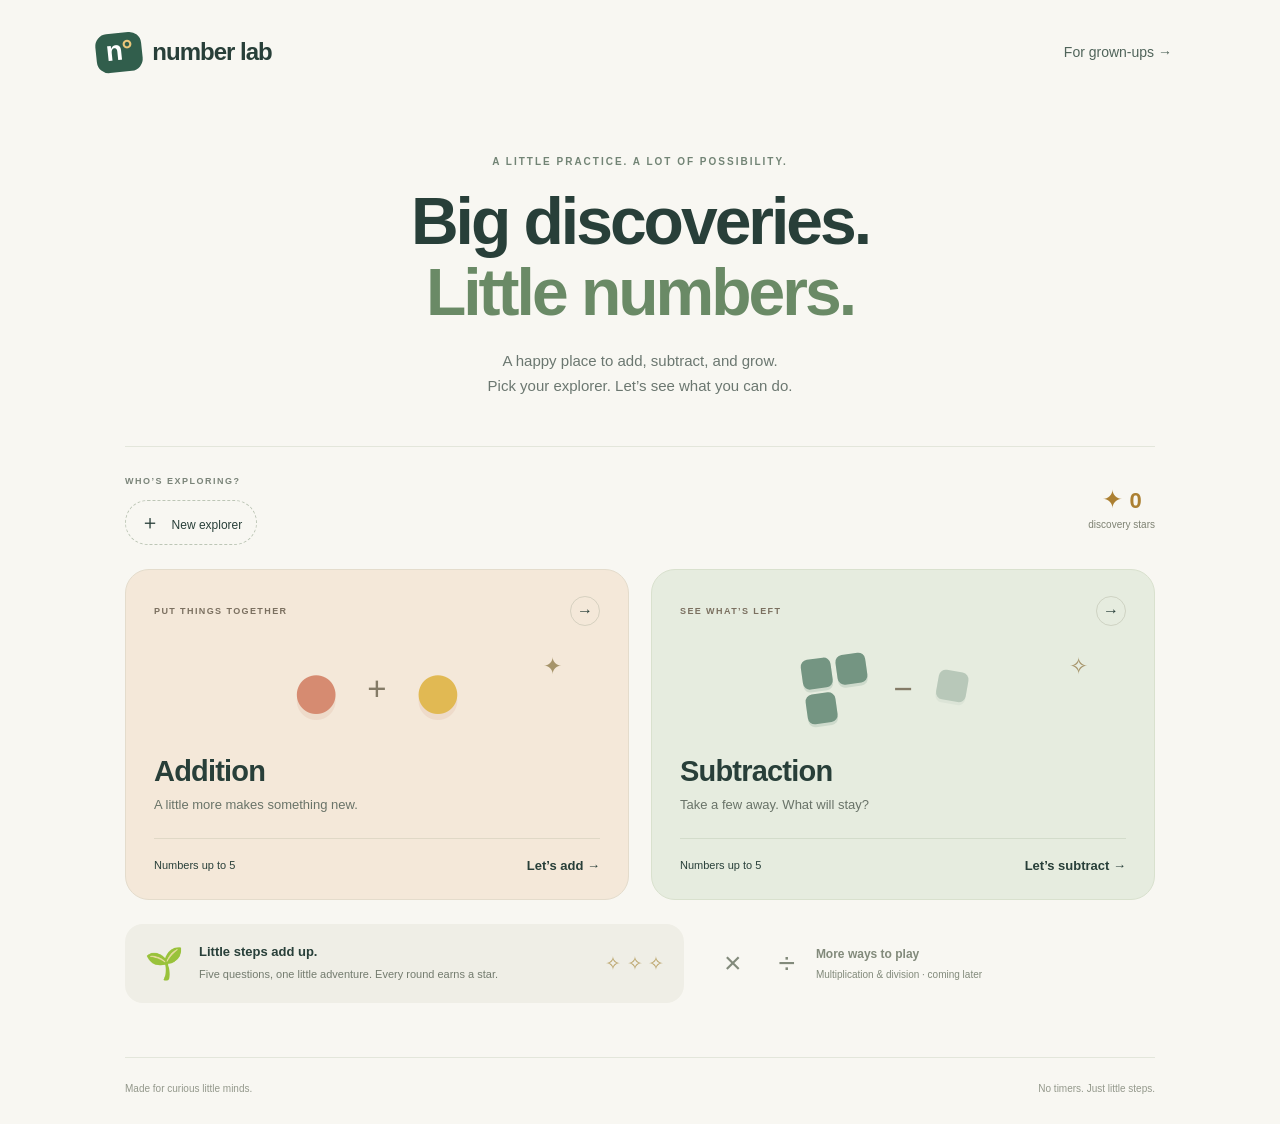
==== app/index.html @ 6b187c0a "Build initial Number Lab addition and subtraction app" ====
<!doctype html><html lang="en"><head><meta charset="utf-8"><meta name="viewport" content="width=device-width,initial-scale=1"><meta name="theme-color" content="#f8f7f2"><title>Number Lab · Little steps, big discoveries</title><link rel="stylesheet" href="style.css"></head><body><header><a class="brand" href="./"><span class="brand-icon">n<span>°</span></span> number lab</a><button id="grownups" class="quiet">For grown-ups →</button></header><div id="storage-warning" role="status"></div><main id="app"></main><footer>Made for curious little minds. <span>No timers. Just little steps.</span></footer><script type="module" src="app.mjs"></script></body></html>
---- app/style.css ----
:root{font-family:ui-rounded,'Avenir Next',Avenir,'Segoe UI',sans-serif;color:#283f39;background:#f8f7f2;font-synthesis:none;--green:#285c49;--muted:#6b7770}*{box-sizing:border-box}body{margin:0}button,input{font:inherit}button,a,input{-webkit-tap-highlight-color:transparent}button{cursor:pointer}button{color:inherit}button:focus-visible,a:focus-visible,input:focus-visible{outline:3px solid #bc723e;outline-offset:5px}button:disabled{cursor:default}header{max-width:1160px;margin:auto;padding:30px 36px;display:flex;justify-content:space-between;align-items:center}.brand{text-decoration:none;color:inherit;font-weight:750;letter-spacing:-1px;font-size:24px;display:flex;align-items:center;gap:10px}.brand-icon{display:inline-block;background:#315e4c;color:#fff;padding:2px 10px 5px;border-radius:12px;font-size:28px;transform:rotate(-6deg)}.brand-icon span{color:#ebc77a}.quiet{border:0;background:transparent;padding:12px;font-size:14px;color:#50645a;min-height:44px}.quiet:hover{background:#e9ede4;border-radius:12px}main{max-width:1090px;margin:auto;padding:0 30px 30px}.hero{text-align:center;padding:36px 0 32px}.eyebrow,.label,.tag{font-size:10px;letter-spacing:2px;font-weight:750}.eyebrow{color:#728475;margin:16px 0}.hero h1{font-size:clamp(42px,6vw,66px);letter-spacing:-3px;line-height:1.08;font-weight:650;margin:19px 0}.hero h1 span{color:#6a8a66}.hero p{color:var(--muted);line-height:1.7;font-size:15px}.profile-bar{display:flex;justify-content:space-between;align-items:center;padding:23px 0 24px;border-top:1px solid #e3e6db}.label{font-size:9px;letter-spacing:1.5px;color:#7a8479}.profiles{display:flex;gap:10px;margin-top:12px;flex-wrap:wrap}.profile{border:1px solid #dce2d4;background:transparent;border-radius:30px;padding:8px 15px;display:flex;align-items:center;gap:8px;font-size:13px;min-height:44px}.profile.selected{background:#e5ecd9;border-color:#9aaf82}.profile>span{font-size:22px}.new-profile{border:1px dashed #bdc6b6;border-radius:30px;background:transparent;font-size:20px;padding:8px 14px}.new-profile span{font-size:12px;margin-left:6px}.star-total{text-align:center;color:#ac8032;font-size:25px;padding-left:15px}.star-total strong{font-size:22px}.star-total small{display:block;font-size:10px;color:#7e8273;margin-top:5px}.activities{display:grid;grid-template-columns:1fr 1fr;gap:22px}.activity{border:1px solid #e4dccc;border-radius:24px;text-align:left;padding:26px 28px;background:#f4e8d9;transition:transform .15s,box-shadow .15s}.activity:hover{transform:translateY(-3px);box-shadow:0 8px 25px #334a3510}.subtraction{background:#e6ecdf;border-color:#d9e1ce}.activity-top,.activity-bottom{display:flex;justify-content:space-between;align-items:center;gap:12px}.tag{font-size:9px;letter-spacing:1.4px;color:#7b7060}.round-arrow{border:1px solid #b3b6a47a;border-radius:50%;width:30px;height:30px;display:grid;place-items:center}.illustration{height:126px;display:flex;align-items:center;justify-content:center;gap:24px;position:relative}.illustration b{font-weight:400;font-size:33px;color:#847b67}.shape{font-size:90px;line-height:1;text-shadow:0 6px 0 #c47c6420}.coral{color:#d68b71}.gold{color:#e1b953}.mini-spark{position:absolute;right:38px;top:27px;color:#a6946a;font-size:23px}.blocks{display:grid;grid-template-columns:repeat(2,30px);gap:5px;transform:rotate(-8deg)}.blocks i{width:30px;height:30px;background:#749582;border-radius:7px;box-shadow:0 3px 0 #416e5b25}.blocks.faded{transform:rotate(10deg);opacity:.4}.activity h2{font-size:29px;font-weight:650;letter-spacing:-.8px;margin:3px 0 9px}.activity p{color:#697368;font-size:13px;margin:0 0 26px}.activity-bottom{border-top:1px solid #52664120;padding-top:19px;font-size:11px}.activity-bottom strong{font-size:13px;font-weight:600}.bottom-row{display:grid;grid-template-columns:1.25fr 1fr;gap:24px;margin:24px 0}.garden{display:flex;align-items:center;gap:15px;padding:20px;background:#efeee6;border-radius:18px}.garden-icon{font-size:31px}.garden h3{font-size:13px;margin:0 0 7px}.garden p{font-size:11px;color:#737b6e;margin:0;line-height:1.6}.garden-stars{margin-left:auto;white-space:nowrap;font-size:19px;color:#bba46a}.coming{display:flex;gap:18px;align-items:center;padding:16px;color:#828a7b}.coming>span{font-size:30px;letter-spacing:3px}.coming strong{display:block;font-size:12px;font-weight:600}.coming small{display:block;font-size:10px;margin-top:8px}footer{max-width:1030px;margin:0 auto;padding:25px 0 30px;border-top:1px solid #e3e6db;color:#93988b;font-size:10px;display:flex;justify-content:space-between}.panel,.practice{max-width:680px;margin:35px auto;text-align:center;min-height:60vh}.panel h1{font-size:45px;letter-spacing:-2px;margin:18px 0}.panel p{line-height:1.8;color:#68766a}.panel .back{display:block}.panel label{display:block;text-align:left;max-width:340px;margin:25px auto;font-size:14px}.panel input{display:block;padding:15px;width:100%;border:1px solid #b9c7b0;border-radius:12px;background:#fff;margin-top:10px}.primary{background:#315e4c;color:#fff;border:0;padding:16px 25px;border-radius:14px;font-weight:650;min-height:52px}.primary:hover{background:#244b3b}.avatars{display:flex;flex-wrap:wrap;gap:10px;justify-content:center;margin-top:35px}.avatars button{font-size:34px;padding:10px;background:#efeee6;border:2px solid transparent;border-radius:18px}.avatars button[aria-pressed=true]{border-color:#5c7f57;background:#e5ecd9}.fine{font-size:12px;color:#768171;line-height:1.6}.session-top{display:flex;justify-content:space-between;align-items:center;font-size:14px}.progress{display:flex;gap:8px;max-width:280px;margin:25px auto 35px}.progress i{height:7px;border-radius:10px;flex:1;background:#e1e5d8}.progress i.complete{background:#6d9363}.progress i.current{background:#d7b864}.equation{font-size:clamp(44px,8vw,70px);letter-spacing:1px;margin:30px 0 20px;display:flex;gap:18px;align-items:center;justify-content:center}.equation>span{color:#819077}.equation .answer-box{background:#e9eddf;border:2px dashed #b4c2a6;border-radius:18px;min-width:85px;padding:8px;color:#315e4c}.answer-form{display:flex;justify-content:center;gap:12px;margin:25px auto}.answer-form input{width:95px;border:2px solid #bcc9b3;border-radius:14px;text-align:center;font-size:28px;background:white;color:#315e4c}.hint{margin:10px auto}#feedback{min-height:48px;max-width:400px;margin:auto;color:#356b50;line-height:1.6}.counting{display:flex;gap:20px;align-items:center;justify-content:center;margin:20px auto}.counting>div{display:flex;gap:7px;flex-wrap:wrap;max-width:250px;justify-content:center}.count-dot{width:23px;height:23px;border-radius:50%;display:inline-block}.coral-dot{background:#d68b71}.green-dot{background:#749582}.crossed{background:#d9ded1;position:relative}.crossed:after{content:'×';position:absolute;inset:0;color:#727b6d;line-height:23px}.number-line{display:flex;justify-content:space-between;margin:25px 0;border-top:2px solid #b9c7ac;padding-top:10px;gap:3px;font-size:12px}.big-star{font-size:100px;color:#d7b45e}.reward{padding:22px;border-radius:20px;background:#e9eddf;margin:25px 0}.completion .quiet{display:block;margin:15px auto}.parents{text-align:left}.parents h2{font-size:20px;margin-top:35px}.stats{display:flex;gap:20px}.stats div{padding:20px;background:#e9eddf;border-radius:18px;flex:1;font-size:12px}.stats strong{display:block;font-size:30px;margin-bottom:10px}.sr-only{position:absolute;width:1px;height:1px;overflow:hidden;clip-path:inset(50%)}[hidden]{display:none!important}#storage-warning:not(:empty){background:#f6e3bf;text-align:center;padding:14px;font-size:14px}@media(max-width:650px){header{padding:20px}.brand{font-size:20px}header .quiet{font-size:12px}main{padding:0 20px 20px}.hero{padding:20px 0}.hero h1{letter-spacing:-2px}.hero p{font-size:13px}.activities{grid-template-columns:1fr;gap:16px}.activity{padding:22px}.illustration{height:100px}.bottom-row{grid-template-columns:1fr;gap:5px}.star-total{font-size:19px;min-width:75px}.star-total small{font-size:9px}.profile-bar{gap:10px}.profiles{gap:6px}.profile{padding:7px 10px}.new-profile span{display:none}footer{margin:0 20px;gap:15px;line-height:1.7}.equation{gap:10px}.equation .answer-box{min-width:65px}.number-line{font-size:10px}.panel h1{font-size:36px}.garden-stars{font-size:14px}.practice{margin-top:10px}}@media(prefers-reduced-motion:reduce){*{transition:none!important}}
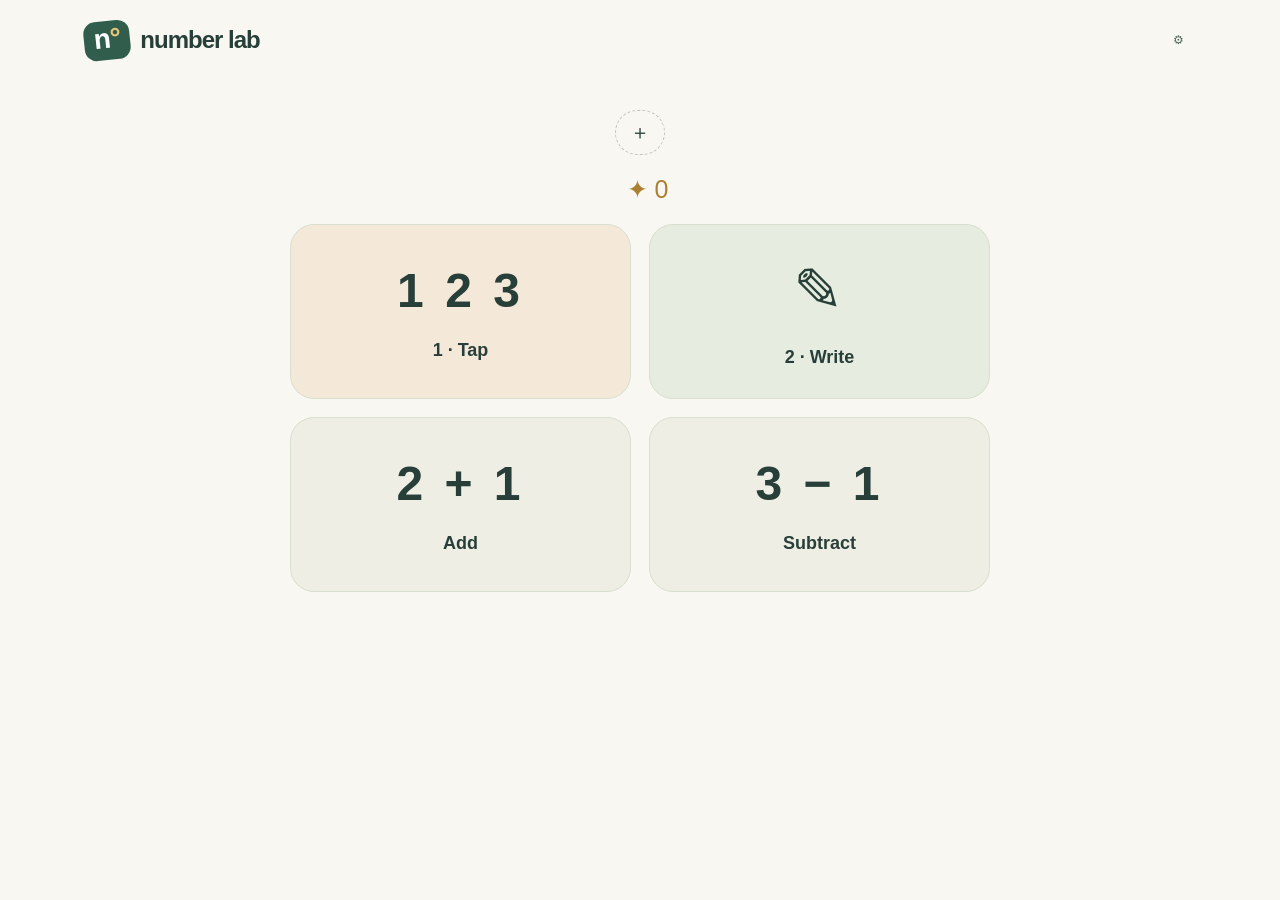
==== commit 2c6ab6d8: "Replace keyboard exercises with number tapping and local handwriting recognition" ====
--- a/app/index.html
+++ b/app/index.html
@@ -1 +1 @@
-<!doctype html><html lang="en"><head><meta charset="utf-8"><meta name="viewport" content="width=device-width,initial-scale=1"><meta name="theme-color" content="#f8f7f2"><title>Number Lab · Little steps, big discoveries</title><link rel="stylesheet" href="style.css"></head><body><header><a class="brand" href="./"><span class="brand-icon">n<span>°</span></span> number lab</a><button id="grownups" class="quiet">For grown-ups →</button></header><div id="storage-warning" role="status"></div><main id="app"></main><footer>Made for curious little minds. <span>No timers. Just little steps.</span></footer><script type="module" src="app.mjs"></script></body></html>
+<!doctype html><html lang="en"><head><meta charset="utf-8"><meta name="viewport" content="width=device-width,initial-scale=1"><meta name="theme-color" content="#f8f7f2"><title>Number Lab</title><link rel="stylesheet" href="style.css"></head><body><header><a class="brand" href="./"><span class="brand-icon">n<span>°</span></span> number lab</a><button id="grownups" class="quiet" aria-label="For grown-ups">⚙</button></header><div id="storage-warning" role="status"></div><main id="app"></main><script type="module" src="app.mjs"></script></body></html>
--- a/app/style.css
+++ b/app/style.css
@@ -1 +1,4 @@
 :root{font-family:ui-rounded,'Avenir Next',Avenir,'Segoe UI',sans-serif;color:#283f39;background:#f8f7f2;font-synthesis:none;--green:#285c49;--muted:#6b7770}*{box-sizing:border-box}body{margin:0}button,input{font:inherit}button,a,input{-webkit-tap-highlight-color:transparent}button{cursor:pointer}button{color:inherit}button:focus-visible,a:focus-visible,input:focus-visible{outline:3px solid #bc723e;outline-offset:5px}button:disabled{cursor:default}header{max-width:1160px;margin:auto;padding:30px 36px;display:flex;justify-content:space-between;align-items:center}.brand{text-decoration:none;color:inherit;font-weight:750;letter-spacing:-1px;font-size:24px;display:flex;align-items:center;gap:10px}.brand-icon{display:inline-block;background:#315e4c;color:#fff;padding:2px 10px 5px;border-radius:12px;font-size:28px;transform:rotate(-6deg)}.brand-icon span{color:#ebc77a}.quiet{border:0;background:transparent;padding:12px;font-size:14px;color:#50645a;min-height:44px}.quiet:hover{background:#e9ede4;border-radius:12px}main{max-width:1090px;margin:auto;padding:0 30px 30px}.hero{text-align:center;padding:36px 0 32px}.eyebrow,.label,.tag{font-size:10px;letter-spacing:2px;font-weight:750}.eyebrow{color:#728475;margin:16px 0}.hero h1{font-size:clamp(42px,6vw,66px);letter-spacing:-3px;line-height:1.08;font-weight:650;margin:19px 0}.hero h1 span{color:#6a8a66}.hero p{color:var(--muted);line-height:1.7;font-size:15px}.profile-bar{display:flex;justify-content:space-between;align-items:center;padding:23px 0 24px;border-top:1px solid #e3e6db}.label{font-size:9px;letter-spacing:1.5px;color:#7a8479}.profiles{display:flex;gap:10px;margin-top:12px;flex-wrap:wrap}.profile{border:1px solid #dce2d4;background:transparent;border-radius:30px;padding:8px 15px;display:flex;align-items:center;gap:8px;font-size:13px;min-height:44px}.profile.selected{background:#e5ecd9;border-color:#9aaf82}.profile>span{font-size:22px}.new-profile{border:1px dashed #bdc6b6;border-radius:30px;background:transparent;font-size:20px;padding:8px 14px}.new-profile span{font-size:12px;margin-left:6px}.star-total{text-align:center;color:#ac8032;font-size:25px;padding-left:15px}.star-total strong{font-size:22px}.star-total small{display:block;font-size:10px;color:#7e8273;margin-top:5px}.activities{display:grid;grid-template-columns:1fr 1fr;gap:22px}.activity{border:1px solid #e4dccc;border-radius:24px;text-align:left;padding:26px 28px;background:#f4e8d9;transition:transform .15s,box-shadow .15s}.activity:hover{transform:translateY(-3px);box-shadow:0 8px 25px #334a3510}.subtraction{background:#e6ecdf;border-color:#d9e1ce}.activity-top,.activity-bottom{display:flex;justify-content:space-between;align-items:center;gap:12px}.tag{font-size:9px;letter-spacing:1.4px;color:#7b7060}.round-arrow{border:1px solid #b3b6a47a;border-radius:50%;width:30px;height:30px;display:grid;place-items:center}.illustration{height:126px;display:flex;align-items:center;justify-content:center;gap:24px;position:relative}.illustration b{font-weight:400;font-size:33px;color:#847b67}.shape{font-size:90px;line-height:1;text-shadow:0 6px 0 #c47c6420}.coral{color:#d68b71}.gold{color:#e1b953}.mini-spark{position:absolute;right:38px;top:27px;color:#a6946a;font-size:23px}.blocks{display:grid;grid-template-columns:repeat(2,30px);gap:5px;transform:rotate(-8deg)}.blocks i{width:30px;height:30px;background:#749582;border-radius:7px;box-shadow:0 3px 0 #416e5b25}.blocks.faded{transform:rotate(10deg);opacity:.4}.activity h2{font-size:29px;font-weight:650;letter-spacing:-.8px;margin:3px 0 9px}.activity p{color:#697368;font-size:13px;margin:0 0 26px}.activity-bottom{border-top:1px solid #52664120;padding-top:19px;font-size:11px}.activity-bottom strong{font-size:13px;font-weight:600}.bottom-row{display:grid;grid-template-columns:1.25fr 1fr;gap:24px;margin:24px 0}.garden{display:flex;align-items:center;gap:15px;padding:20px;background:#efeee6;border-radius:18px}.garden-icon{font-size:31px}.garden h3{font-size:13px;margin:0 0 7px}.garden p{font-size:11px;color:#737b6e;margin:0;line-height:1.6}.garden-stars{margin-left:auto;white-space:nowrap;font-size:19px;color:#bba46a}.coming{display:flex;gap:18px;align-items:center;padding:16px;color:#828a7b}.coming>span{font-size:30px;letter-spacing:3px}.coming strong{display:block;font-size:12px;font-weight:600}.coming small{display:block;font-size:10px;margin-top:8px}footer{max-width:1030px;margin:0 auto;padding:25px 0 30px;border-top:1px solid #e3e6db;color:#93988b;font-size:10px;display:flex;justify-content:space-between}.panel,.practice{max-width:680px;margin:35px auto;text-align:center;min-height:60vh}.panel h1{font-size:45px;letter-spacing:-2px;margin:18px 0}.panel p{line-height:1.8;color:#68766a}.panel .back{display:block}.panel label{display:block;text-align:left;max-width:340px;margin:25px auto;font-size:14px}.panel input{display:block;padding:15px;width:100%;border:1px solid #b9c7b0;border-radius:12px;background:#fff;margin-top:10px}.primary{background:#315e4c;color:#fff;border:0;padding:16px 25px;border-radius:14px;font-weight:650;min-height:52px}.primary:hover{background:#244b3b}.avatars{display:flex;flex-wrap:wrap;gap:10px;justify-content:center;margin-top:35px}.avatars button{font-size:34px;padding:10px;background:#efeee6;border:2px solid transparent;border-radius:18px}.avatars button[aria-pressed=true]{border-color:#5c7f57;background:#e5ecd9}.fine{font-size:12px;color:#768171;line-height:1.6}.session-top{display:flex;justify-content:space-between;align-items:center;font-size:14px}.progress{display:flex;gap:8px;max-width:280px;margin:25px auto 35px}.progress i{height:7px;border-radius:10px;flex:1;background:#e1e5d8}.progress i.complete{background:#6d9363}.progress i.current{background:#d7b864}.equation{font-size:clamp(44px,8vw,70px);letter-spacing:1px;margin:30px 0 20px;display:flex;gap:18px;align-items:center;justify-content:center}.equation>span{color:#819077}.equation .answer-box{background:#e9eddf;border:2px dashed #b4c2a6;border-radius:18px;min-width:85px;padding:8px;color:#315e4c}.answer-form{display:flex;justify-content:center;gap:12px;margin:25px auto}.answer-form input{width:95px;border:2px solid #bcc9b3;border-radius:14px;text-align:center;font-size:28px;background:white;color:#315e4c}.hint{margin:10px auto}#feedback{min-height:48px;max-width:400px;margin:auto;color:#356b50;line-height:1.6}.counting{display:flex;gap:20px;align-items:center;justify-content:center;margin:20px auto}.counting>div{display:flex;gap:7px;flex-wrap:wrap;max-width:250px;justify-content:center}.count-dot{width:23px;height:23px;border-radius:50%;display:inline-block}.coral-dot{background:#d68b71}.green-dot{background:#749582}.crossed{background:#d9ded1;position:relative}.crossed:after{content:'×';position:absolute;inset:0;color:#727b6d;line-height:23px}.number-line{display:flex;justify-content:space-between;margin:25px 0;border-top:2px solid #b9c7ac;padding-top:10px;gap:3px;font-size:12px}.big-star{font-size:100px;color:#d7b45e}.reward{padding:22px;border-radius:20px;background:#e9eddf;margin:25px 0}.completion .quiet{display:block;margin:15px auto}.parents{text-align:left}.parents h2{font-size:20px;margin-top:35px}.stats{display:flex;gap:20px}.stats div{padding:20px;background:#e9eddf;border-radius:18px;flex:1;font-size:12px}.stats strong{display:block;font-size:30px;margin-bottom:10px}.sr-only{position:absolute;width:1px;height:1px;overflow:hidden;clip-path:inset(50%)}[hidden]{display:none!important}#storage-warning:not(:empty){background:#f6e3bf;text-align:center;padding:14px;font-size:14px}@media(max-width:650px){header{padding:20px}.brand{font-size:20px}header .quiet{font-size:12px}main{padding:0 20px 20px}.hero{padding:20px 0}.hero h1{letter-spacing:-2px}.hero p{font-size:13px}.activities{grid-template-columns:1fr;gap:16px}.activity{padding:22px}.illustration{height:100px}.bottom-row{grid-template-columns:1fr;gap:5px}.star-total{font-size:19px;min-width:75px}.star-total small{font-size:9px}.profile-bar{gap:10px}.profiles{gap:6px}.profile{padding:7px 10px}.new-profile span{display:none}footer{margin:0 20px;gap:15px;line-height:1.7}.equation{gap:10px}.equation .answer-box{min-width:65px}.number-line{font-size:10px}.panel h1{font-size:36px}.garden-stars{font-size:14px}.practice{margin-top:10px}}@media(prefers-reduced-motion:reduce){*{transition:none!important}}
+/* Task-first touch interface. */
+header{padding:18px 24px}header .quiet{font-size:12px}footer{display:none}.simple-home{max-width:700px;margin:30px auto}.simple-home>.profiles{justify-content:center}.simple-home>.star-total{margin:20px;text-align:center}.menu-grid{display:grid;grid-template-columns:1fr 1fr;gap:18px}.menu-card{border:1px solid #d8dfce;border-radius:24px;background:#eeeee5;min-height:175px;display:flex;flex-direction:column;align-items:center;justify-content:center;gap:22px}.menu-card.peach{background:#f4e8d9}.menu-card.sage{background:#e6ecdf}.menu-art{font-size:clamp(32px,6vw,48px);font-weight:650;letter-spacing:4px}.writing-art{font-size:60px}.menu-card strong{font-size:18px;font-weight:600}.minimal{margin:5px auto;max-width:680px;min-height:0}.minimal .session-top{height:55px}.minimal .progress{margin:0;width:160px;max-width:40%;gap:7px}.minimal .equation{margin:22px 0 5px;min-height:95px}.minimal #feedback{min-height:50px;font-size:30px;display:flex;justify-content:center;align-items:center;margin-bottom:12px}.number-choices{display:grid;grid-template-columns:repeat(2,1fr);gap:15px;max-width:500px;margin:20px auto}.number-choices button{border:2px solid #d4deca;background:#e9eddf;border-radius:18px;min-height:90px;font-size:44px;font-weight:600}.digit-row{grid-template-columns:repeat(5,1fr);gap:10px}.digit-row button{min-height:78px;font-size:34px}.number-choices button.correct{background:#bcd9ab;border-color:#618b51}.next-button{display:block;margin:20px auto;font-size:34px;min-width:100px;padding:7px 25px}.success-pop{display:inline-block;color:#396f40;animation:pop .5s ease-out}.success-pop span{display:inline-block;color:#c79731;animation:star-spin .7s ease-out}.writing-pads{display:flex;justify-content:center;gap:12px}.pad-wrap{flex:1;max-width:350px;min-width:0;position:relative}.writing-pads canvas{display:block;width:100%;height:auto;aspect-ratio:1;background:#fffef9;border:2px dashed #a5b89b;border-radius:22px;touch-action:none;user-select:none;-webkit-user-select:none;cursor:crosshair}.pad-read{display:block;min-height:32px;font-size:25px;color:#697b65;margin-top:5px}.ink-actions{display:flex;justify-content:center;gap:30px;margin:12px auto}.ink-actions button{font-size:30px;min-width:85px;min-height:60px}.primary:disabled{opacity:.4}.mode-switch{display:flex;justify-content:center;gap:10px;margin-top:15px}.mode-switch button{border:1px solid #bfccb4;border-radius:18px;background:transparent;padding:10px 20px;min-height:44px}.mode-switch button[aria-pressed=true]{background:#e3ecd9}.wiggle{animation:wiggle .35s ease-in-out}.completion .primary{font-size:35px;margin:10px}.completion .quiet{font-size:30px}@keyframes pop{0%{transform:scale(.4)}60%{transform:scale(1.3)}100%{transform:scale(1)}}@keyframes star-spin{0%{transform:rotate(-60deg) scale(.2)}100%{transform:rotate(0) scale(1)}}@keyframes wiggle{25%{transform:translateX(-7px)}75%{transform:translateX(7px)}}@media(max-width:650px){.simple-home{margin-top:20px}.menu-grid{gap:12px}.menu-card{min-height:155px}.minimal .equation{margin:12px 0 0;font-size:52px;gap:10px}.minimal .answer-box{font-size:43px;padding:5px}.minimal #feedback{margin-bottom:4px;min-height:40px}.writing-pads{gap:8px}.writing-pads canvas{border-radius:15px}.digit-row{gap:8px}.digit-row button{min-height:74px;font-size:32px}.number-choices{margin:15px auto}.minimal .session-top .quiet{font-size:24px}.minimal .mode-switch{margin-top:8px}}@media(prefers-reduced-motion:reduce){.success-pop,.success-pop span,.wiggle{animation:none}}
+@media(max-width:500px){.writing-pads:has(.pad-wrap:nth-child(2)){display:grid;grid-template-columns:1fr;justify-items:center}.writing-pads:has(.pad-wrap:nth-child(2)) .pad-wrap{width:min(100%,320px)}}
